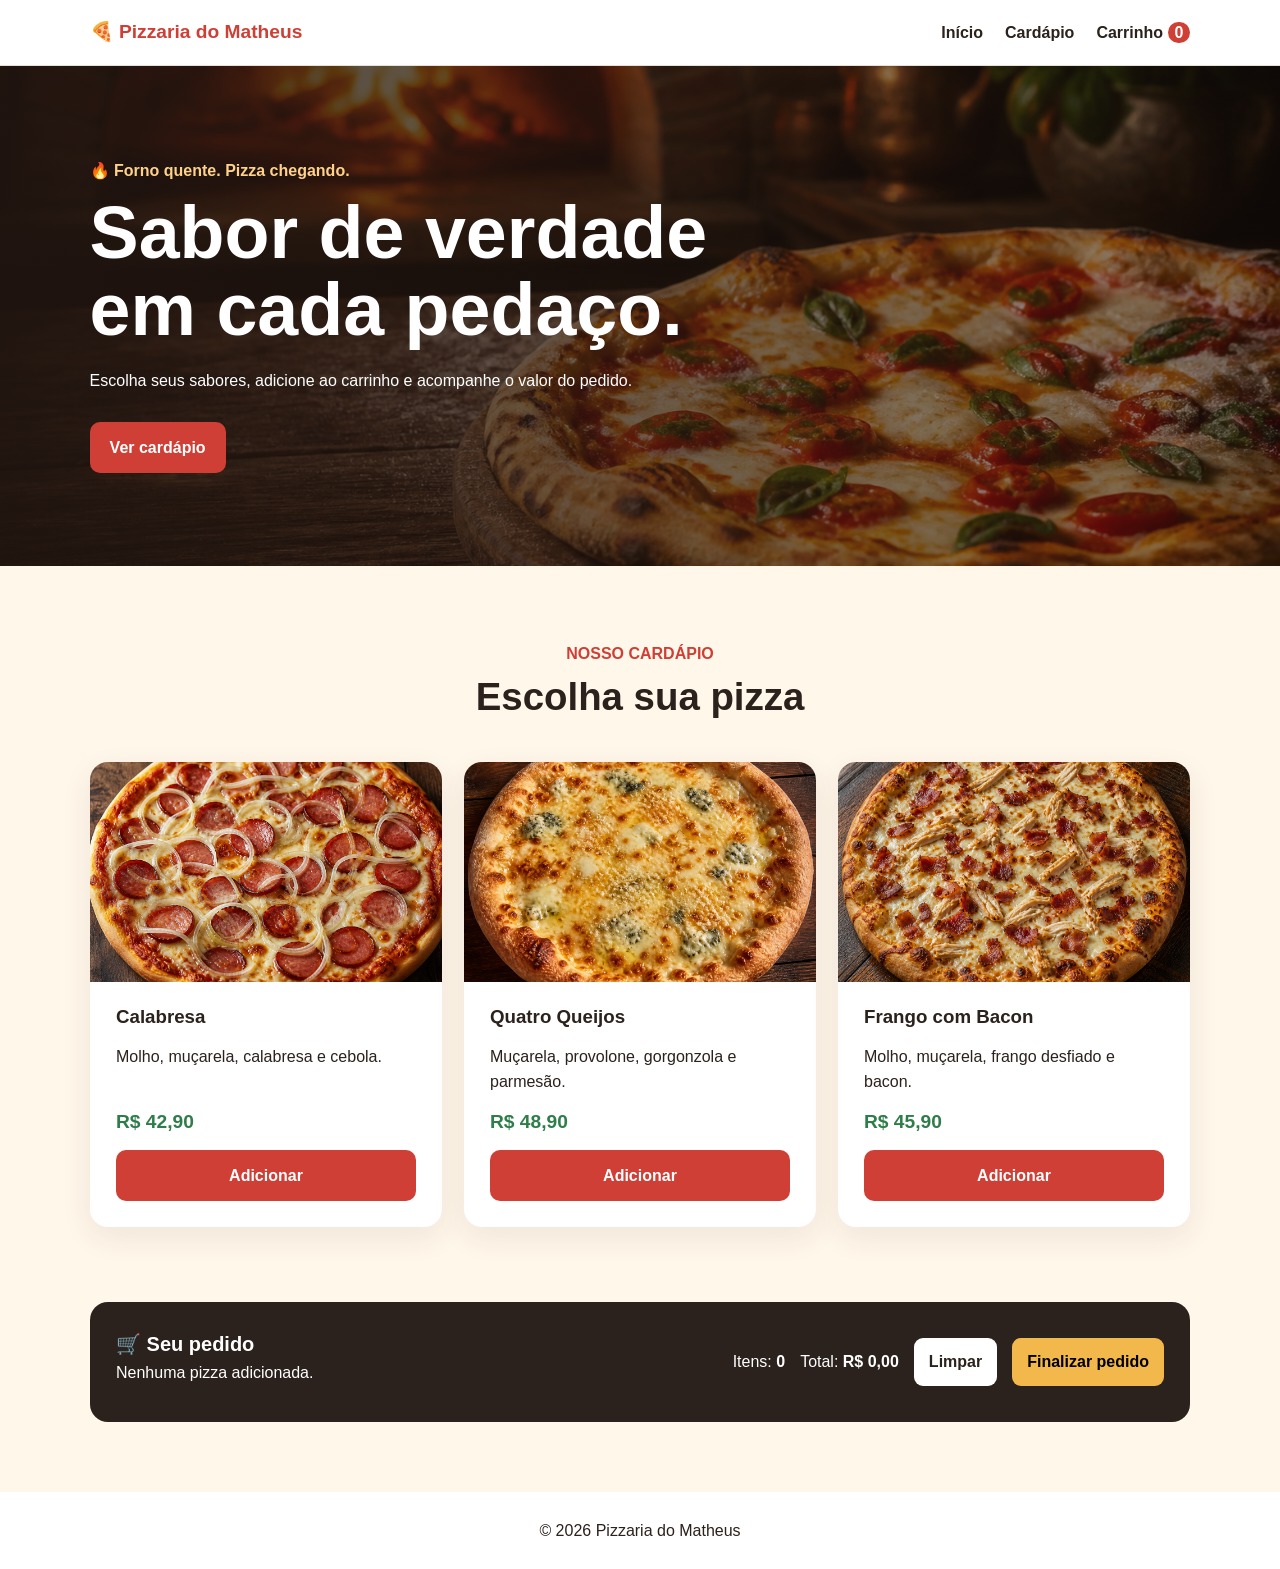
==== index.html @ f907e2d0 "Initial commit Created from https://vercel.com/new" ====
<!DOCTYPE html>
<html lang="pt-BR"><head><meta charset="UTF-8"><meta name="viewport" content="width=device-width,initial-scale=1"><title>Pizzaria do Matheus</title><link rel="stylesheet" href="style.css"></head>
<body><header class="cabecalho"><a class="logo" href="#inicio">🍕 Pizzaria do Matheus</a><nav class="menu"><a href="#inicio">Início</a><a href="#cardapio">Cardápio</a><a href="#carrinho">Carrinho <span id="contador-menu">0</span></a></nav></header>
<main><section id="inicio" class="hero"><div class="hero-conteudo"><p class="etiqueta">🔥 Forno quente. Pizza chegando.</p><h1>Sabor de verdade em cada pedaço.</h1><p>Escolha seus sabores, adicione ao carrinho e acompanhe o valor do pedido.</p><a class="botao-principal" href="#cardapio">Ver cardápio</a></div></section>
<section id="cardapio" class="secao-cardapio"><div class="titulo-secao"><p>Nosso cardápio</p><h2>Escolha sua pizza</h2></div><div class="grade-pizza">
<article class="pizza-card"><img class="pizza-imagem" src="imagens/calabresa.png" alt="Pizza de calabresa com cebola"><h3>Calabresa</h3><p>Molho, muçarela, calabresa e cebola.</p><strong>R$ 42,90</strong><button class="botao-adicionar" data-nome="Calabresa" data-preco="42.90">Adicionar</button></article>
<article class="pizza-card"><img class="pizza-imagem" src="imagens/quatro-queijos.png" alt="Pizza de quatro queijos"><h3>Quatro Queijos</h3><p>Muçarela, provolone, gorgonzola e parmesão.</p><strong>R$ 48,90</strong><button class="botao-adicionar" data-nome="Quatro Queijos" data-preco="48.90">Adicionar</button></article>
<article class="pizza-card"><img class="pizza-imagem" src="imagens/frango-bacon.png" alt="Pizza de frango com bacon"><h3>Frango com Bacon</h3><p>Molho, muçarela, frango desfiado e bacon.</p><strong>R$ 45,90</strong><button class="botao-adicionar" data-nome="Frango com Bacon" data-preco="45.90">Adicionar</button></article>
</div></section><section id="carrinho" class="carrinho"><div><p class="carrinho-titulo">🛒 Seu pedido</p><p id="resumo-carrinho">Nenhuma pizza adicionada.</p><ul id="lista-carrinho"></ul></div><div class="carrinho-valores"><span>Itens: <strong id="quantidade-itens">0</strong></span><span>Total: <strong id="total-pedido">R$ 0,00</strong></span><button id="limpar-carrinho">Limpar</button><button id="finalizar-pedido">Finalizar pedido</button></div></section></main>
<footer class="rodape">© <span id="ano-atual"></span> Pizzaria do Matheus</footer><div id="mensagem" class="mensagem"></div><script src="script.js"></script></body></html>
---- style.css ----
*{box-sizing:border-box;margin:0;padding:0}:root{--vermelho:#cf3f35;--escuro:#97271f;--creme:#fff7ea;--verde:#2f7d4a;--texto:#2b211d}html{scroll-behavior:smooth}body{font-family:Arial,sans-serif;background:var(--creme);color:var(--texto);line-height:1.6}a{text-decoration:none;color:inherit}button{font:inherit}.cabecalho{display:flex;justify-content:space-between;align-items:center;gap:20px;padding:17px 7%;background:#fff;border-bottom:1px solid #eadfd8;position:sticky;top:0;z-index:10}.logo{color:var(--vermelho);font-size:1.2rem;font-weight:bold}.menu{display:flex;gap:22px;font-weight:bold}.menu a:hover{color:var(--vermelho)}#contador-menu{background:var(--vermelho);color:#fff;border-radius:20px;padding:2px 7px}.hero{min-height:500px;display:flex;align-items:center;padding:70px 7%;background:linear-gradient(90deg,#231611df,#23161166),url('imagens/capa-pizzaria.png') center/cover;color:#fff}.hero-conteudo{max-width:680px}.etiqueta{color:#ffd28a;font-weight:bold}.hero h1{font-size:clamp(2.4rem,6vw,4.6rem);line-height:1.05;margin:10px 0 20px}.hero-conteudo>p:not(.etiqueta){margin-bottom:28px}.botao-principal,.botao-adicionar{display:inline-block;border:0;background:var(--vermelho);color:#fff;padding:13px 20px;border-radius:10px;cursor:pointer;font-weight:bold}.botao-principal:hover,.botao-adicionar:hover{background:var(--escuro)}.secao-cardapio{padding:75px 7%}.titulo-secao{text-align:center;margin-bottom:34px}.titulo-secao p{color:var(--vermelho);font-weight:bold;text-transform:uppercase}.titulo-secao h2{font-size:2.4rem}.grade-pizza{display:grid;grid-template-columns:repeat(3,1fr);gap:22px;max-width:1100px;margin:auto}.pizza-card{background:#fff;padding:26px;border-radius:18px;box-shadow:0 10px 30px #4a312417;display:flex;flex-direction:column;gap:12px}.pizza-imagem{width:calc(100% + 52px);height:220px;object-fit:cover;margin:-26px -26px 8px;border-radius:18px 18px 0 0}.pizza-card p{flex:1}.pizza-card strong{color:var(--verde);font-size:1.2rem}.botao-adicionar{width:100%}.carrinho{max-width:1100px;margin:0 auto 70px;padding:26px;background:var(--texto);color:#fff;border-radius:18px;display:flex;justify-content:space-between;gap:28px}.carrinho-titulo{font-size:1.25rem;font-weight:bold}#lista-carrinho{list-style:none;margin-top:10px}#lista-carrinho li{display:flex;justify-content:space-between;border-top:1px solid #ffffff33;padding-top:6px}.remover{border:0;background:transparent;color:#ffb2ac;cursor:pointer}.carrinho-valores{display:flex;align-items:center;gap:15px;flex-wrap:wrap}.carrinho-valores button{border:0;padding:11px 15px;border-radius:9px;cursor:pointer;font-weight:bold}#finalizar-pedido{background:#f2b84b}#limpar-carrinho{background:#fff;color:var(--texto)}.rodape{text-align:center;padding:26px;background:#fff}.mensagem{position:fixed;right:20px;bottom:20px;background:var(--verde);color:#fff;padding:12px 18px;border-radius:9px;opacity:0;transition:.2s}.mensagem.visivel{opacity:1}@media(max-width:800px){.grade-pizza{grid-template-columns:1fr}.carrinho{margin-inline:5%;flex-direction:column}}@media(max-width:550px){.cabecalho{align-items:flex-start;padding:14px 5%}.menu{gap:10px;flex-wrap:wrap;justify-content:flex-end;font-size:.85rem}.hero{padding-inline:6%}}
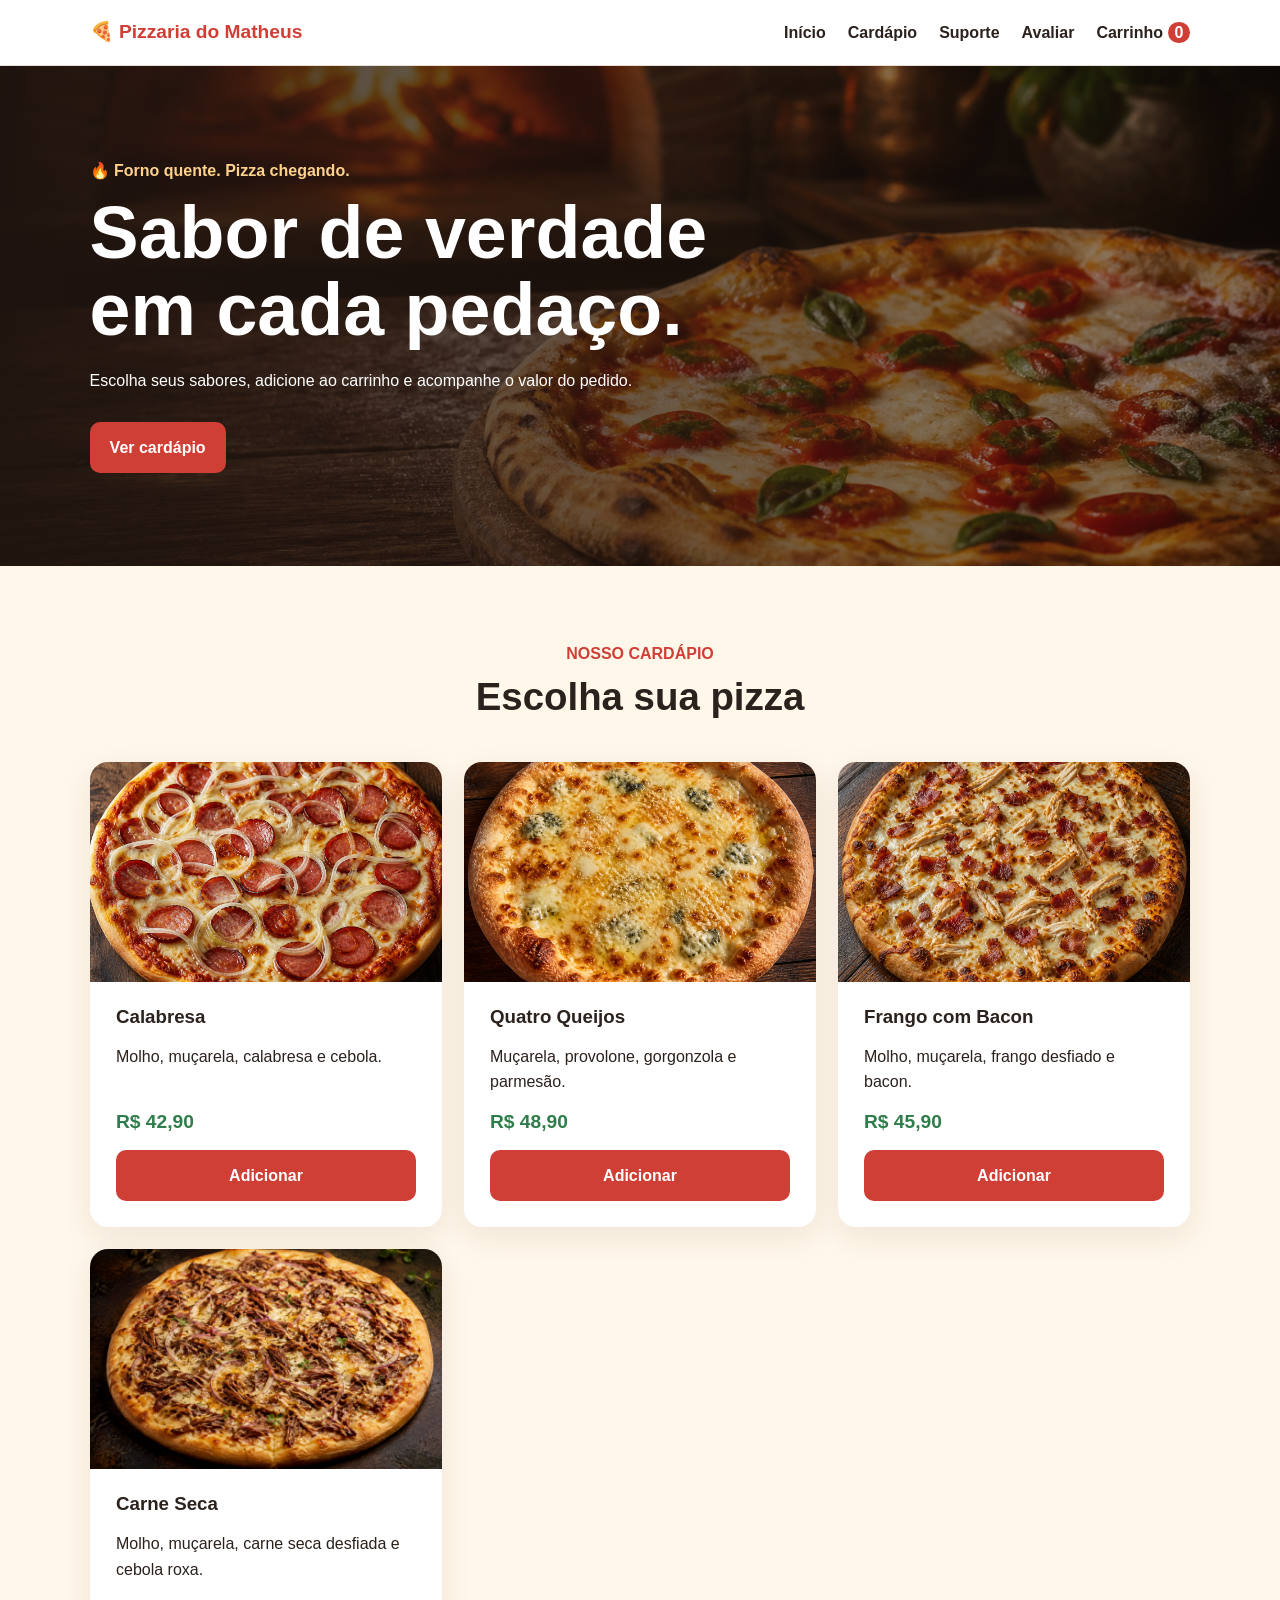
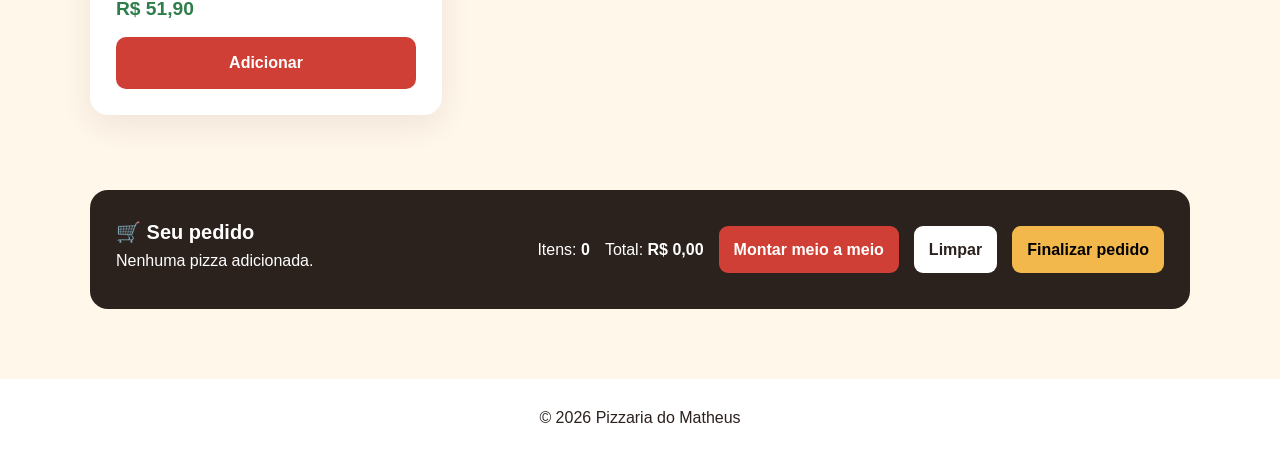
==== commit bedefdc6: "feat: atualiza páginas e recursos da pizzaria" ====
--- a/index.html
+++ b/index.html
@@ -1,10 +1,128 @@
-<!DOCTYPE html>
-<html lang="pt-BR"><head><meta charset="UTF-8"><meta name="viewport" content="width=device-width,initial-scale=1"><title>Pizzaria do Matheus</title><link rel="stylesheet" href="style.css"></head>
-<body><header class="cabecalho"><a class="logo" href="#inicio">🍕 Pizzaria do Matheus</a><nav class="menu"><a href="#inicio">Início</a><a href="#cardapio">Cardápio</a><a href="#carrinho">Carrinho <span id="contador-menu">0</span></a></nav></header>
-<main><section id="inicio" class="hero"><div class="hero-conteudo"><p class="etiqueta">🔥 Forno quente. Pizza chegando.</p><h1>Sabor de verdade em cada pedaço.</h1><p>Escolha seus sabores, adicione ao carrinho e acompanhe o valor do pedido.</p><a class="botao-principal" href="#cardapio">Ver cardápio</a></div></section>
-<section id="cardapio" class="secao-cardapio"><div class="titulo-secao"><p>Nosso cardápio</p><h2>Escolha sua pizza</h2></div><div class="grade-pizza">
-<article class="pizza-card"><img class="pizza-imagem" src="imagens/calabresa.png" alt="Pizza de calabresa com cebola"><h3>Calabresa</h3><p>Molho, muçarela, calabresa e cebola.</p><strong>R$ 42,90</strong><button class="botao-adicionar" data-nome="Calabresa" data-preco="42.90">Adicionar</button></article>
-<article class="pizza-card"><img class="pizza-imagem" src="imagens/quatro-queijos.png" alt="Pizza de quatro queijos"><h3>Quatro Queijos</h3><p>Muçarela, provolone, gorgonzola e parmesão.</p><strong>R$ 48,90</strong><button class="botao-adicionar" data-nome="Quatro Queijos" data-preco="48.90">Adicionar</button></article>
-<article class="pizza-card"><img class="pizza-imagem" src="imagens/frango-bacon.png" alt="Pizza de frango com bacon"><h3>Frango com Bacon</h3><p>Molho, muçarela, frango desfiado e bacon.</p><strong>R$ 45,90</strong><button class="botao-adicionar" data-nome="Frango com Bacon" data-preco="45.90">Adicionar</button></article>
-</div></section><section id="carrinho" class="carrinho"><div><p class="carrinho-titulo">🛒 Seu pedido</p><p id="resumo-carrinho">Nenhuma pizza adicionada.</p><ul id="lista-carrinho"></ul></div><div class="carrinho-valores"><span>Itens: <strong id="quantidade-itens">0</strong></span><span>Total: <strong id="total-pedido">R$ 0,00</strong></span><button id="limpar-carrinho">Limpar</button><button id="finalizar-pedido">Finalizar pedido</button></div></section></main>
-<footer class="rodape">© <span id="ano-atual"></span> Pizzaria do Matheus</footer><div id="mensagem" class="mensagem"></div><script src="script.js"></script></body></html>
+<!doctype html>
+<html lang="pt-BR">
+  <head>
+    <meta charset="UTF-8" />
+    <meta name="viewport" content="width=device-width,initial-scale=1" />
+    <title>Pizzaria do Matheus</title>
+    <link rel="stylesheet" href="style.css" />
+  </head>
+  <body>
+    <header class="cabecalho">
+      <a class="logo" href="#inicio">🍕 Pizzaria do Matheus</a>
+      <nav class="menu">
+        <a href="#inicio">Início</a><a href="#cardapio">Cardápio</a
+        ><a href="suporte.html">Suporte</a><a href="avaliacao.html">Avaliar</a
+        ><a href="#carrinho">Carrinho <span id="contador-menu">0</span></a>
+      </nav>
+    </header>
+    <main>
+      <section id="inicio" class="hero">
+        <div class="hero-conteudo">
+          <p class="etiqueta">🔥 Forno quente. Pizza chegando.</p>
+          <h1>Sabor de verdade em cada pedaço.</h1>
+          <p>
+            Escolha seus sabores, adicione ao carrinho e acompanhe o valor do
+            pedido.
+          </p>
+          <a class="botao-principal" href="#cardapio">Ver cardápio</a>
+        </div>
+      </section>
+      <section id="cardapio" class="secao-cardapio">
+        <div class="titulo-secao">
+          <p>Nosso cardápio</p>
+          <h2>Escolha sua pizza</h2>
+        </div>
+        <div class="grade-pizza">
+          <article class="pizza-card">
+            <img
+              class="pizza-imagem"
+              src="imagens/calabresa.png"
+              alt="Pizza de calabresa"
+            />
+            <h3>Calabresa</h3>
+            <p>Molho, muçarela, calabresa e cebola.</p>
+            <strong>R$ 42,90</strong
+            ><button
+              class="botao-adicionar"
+              data-nome="Calabresa"
+              data-preco="42.90"
+            >
+              Adicionar
+            </button>
+          </article>
+          <article class="pizza-card">
+            <img
+              class="pizza-imagem"
+              src="imagens/quatro-queijos.png"
+              alt="Pizza de quatro queijos"
+            />
+            <h3>Quatro Queijos</h3>
+            <p>Muçarela, provolone, gorgonzola e parmesão.</p>
+            <strong>R$ 48,90</strong
+            ><button
+              class="botao-adicionar"
+              data-nome="Quatro Queijos"
+              data-preco="48.90"
+            >
+              Adicionar
+            </button>
+          </article>
+          <article class="pizza-card">
+            <img
+              class="pizza-imagem"
+              src="imagens/frango-bacon.png"
+              alt="Pizza de frango com bacon"
+            />
+            <h3>Frango com Bacon</h3>
+            <p>Molho, muçarela, frango desfiado e bacon.</p>
+            <strong>R$ 45,90</strong
+            ><button
+              class="botao-adicionar"
+              data-nome="Frango com Bacon"
+              data-preco="45.90"
+            >
+              Adicionar
+            </button>
+          </article>
+          <article class="pizza-card">
+            <img
+              class="pizza-imagem"
+              src="imagens/carne-seca.png"
+              alt="Pizza de carne seca"
+            />
+            <h3>Carne Seca</h3>
+            <p>Molho, muçarela, carne seca desfiada e cebola roxa.</p>
+            <strong>R$ 51,90</strong
+            ><button
+              class="botao-adicionar"
+              data-nome="Carne Seca"
+              data-preco="51.90"
+            >
+              Adicionar
+            </button>
+          </article>
+        </div>
+      </section>
+      <section id="carrinho" class="carrinho">
+        <div>
+          <p class="carrinho-titulo">🛒 Seu pedido</p>
+          <p id="resumo-carrinho">Nenhuma pizza adicionada.</p>
+          <ul id="lista-carrinho"></ul>
+        </div>
+        <div class="carrinho-valores">
+          <span>Itens: <strong id="quantidade-itens">0</strong></span
+          ><span>Total: <strong id="total-pedido">R$ 0,00</strong></span
+          ><a class="botao-meio-carrinho" href="meio-a-meio.html"
+            >Montar meio a meio</a
+          ><button id="limpar-carrinho">Limpar</button
+          ><button id="finalizar-pedido">Finalizar pedido</button>
+        </div>
+      </section>
+    </main>
+    <footer class="rodape">
+      © <span id="ano-atual"></span> Pizzaria do Matheus
+    </footer>
+    <div id="mensagem" class="mensagem" role="status" aria-live="polite"></div>
+    <script src="script.js"></script>
+  </body>
+</html>
--- a/style.css
+++ b/style.css
@@ -1 +1,313 @@
-*{box-sizing:border-box;margin:0;padding:0}:root{--vermelho:#cf3f35;--escuro:#97271f;--creme:#fff7ea;--verde:#2f7d4a;--texto:#2b211d}html{scroll-behavior:smooth}body{font-family:Arial,sans-serif;background:var(--creme);color:var(--texto);line-height:1.6}a{text-decoration:none;color:inherit}button{font:inherit}.cabecalho{display:flex;justify-content:space-between;align-items:center;gap:20px;padding:17px 7%;background:#fff;border-bottom:1px solid #eadfd8;position:sticky;top:0;z-index:10}.logo{color:var(--vermelho);font-size:1.2rem;font-weight:bold}.menu{display:flex;gap:22px;font-weight:bold}.menu a:hover{color:var(--vermelho)}#contador-menu{background:var(--vermelho);color:#fff;border-radius:20px;padding:2px 7px}.hero{min-height:500px;display:flex;align-items:center;padding:70px 7%;background:linear-gradient(90deg,#231611df,#23161166),url('imagens/capa-pizzaria.png') center/cover;color:#fff}.hero-conteudo{max-width:680px}.etiqueta{color:#ffd28a;font-weight:bold}.hero h1{font-size:clamp(2.4rem,6vw,4.6rem);line-height:1.05;margin:10px 0 20px}.hero-conteudo>p:not(.etiqueta){margin-bottom:28px}.botao-principal,.botao-adicionar{display:inline-block;border:0;background:var(--vermelho);color:#fff;padding:13px 20px;border-radius:10px;cursor:pointer;font-weight:bold}.botao-principal:hover,.botao-adicionar:hover{background:var(--escuro)}.secao-cardapio{padding:75px 7%}.titulo-secao{text-align:center;margin-bottom:34px}.titulo-secao p{color:var(--vermelho);font-weight:bold;text-transform:uppercase}.titulo-secao h2{font-size:2.4rem}.grade-pizza{display:grid;grid-template-columns:repeat(3,1fr);gap:22px;max-width:1100px;margin:auto}.pizza-card{background:#fff;padding:26px;border-radius:18px;box-shadow:0 10px 30px #4a312417;display:flex;flex-direction:column;gap:12px}.pizza-imagem{width:calc(100% + 52px);height:220px;object-fit:cover;margin:-26px -26px 8px;border-radius:18px 18px 0 0}.pizza-card p{flex:1}.pizza-card strong{color:var(--verde);font-size:1.2rem}.botao-adicionar{width:100%}.carrinho{max-width:1100px;margin:0 auto 70px;padding:26px;background:var(--texto);color:#fff;border-radius:18px;display:flex;justify-content:space-between;gap:28px}.carrinho-titulo{font-size:1.25rem;font-weight:bold}#lista-carrinho{list-style:none;margin-top:10px}#lista-carrinho li{display:flex;justify-content:space-between;border-top:1px solid #ffffff33;padding-top:6px}.remover{border:0;background:transparent;color:#ffb2ac;cursor:pointer}.carrinho-valores{display:flex;align-items:center;gap:15px;flex-wrap:wrap}.carrinho-valores button{border:0;padding:11px 15px;border-radius:9px;cursor:pointer;font-weight:bold}#finalizar-pedido{background:#f2b84b}#limpar-carrinho{background:#fff;color:var(--texto)}.rodape{text-align:center;padding:26px;background:#fff}.mensagem{position:fixed;right:20px;bottom:20px;background:var(--verde);color:#fff;padding:12px 18px;border-radius:9px;opacity:0;transition:.2s}.mensagem.visivel{opacity:1}@media(max-width:800px){.grade-pizza{grid-template-columns:1fr}.carrinho{margin-inline:5%;flex-direction:column}}@media(max-width:550px){.cabecalho{align-items:flex-start;padding:14px 5%}.menu{gap:10px;flex-wrap:wrap;justify-content:flex-end;font-size:.85rem}.hero{padding-inline:6%}}
+* {
+  box-sizing: border-box;
+  margin: 0;
+  padding: 0;
+}
+:root {
+  --vermelho: #cf3f35;
+  --escuro: #97271f;
+  --creme: #fff7ea;
+  --verde: #2f7d4a;
+  --texto: #2b211d;
+}
+html {
+  scroll-behavior: smooth;
+}
+body {
+  font-family: Arial, sans-serif;
+  background: var(--creme);
+  color: var(--texto);
+  line-height: 1.6;
+}
+a {
+  text-decoration: none;
+  color: inherit;
+}
+button {
+  font: inherit;
+}
+.cabecalho {
+  display: flex;
+  justify-content: space-between;
+  align-items: center;
+  gap: 20px;
+  padding: 17px 7%;
+  background: #fff;
+  border-bottom: 1px solid #eadfd8;
+  position: sticky;
+  top: 0;
+  z-index: 10;
+}
+.logo {
+  color: var(--vermelho);
+  font-size: 1.2rem;
+  font-weight: bold;
+}
+.menu {
+  display: flex;
+  gap: 22px;
+  font-weight: bold;
+}
+.menu a:hover {
+  color: var(--vermelho);
+}
+#contador-menu {
+  background: var(--vermelho);
+  color: #fff;
+  border-radius: 20px;
+  padding: 2px 7px;
+}
+.hero {
+  min-height: 500px;
+  display: flex;
+  align-items: center;
+  padding: 70px 7%;
+  background:
+    linear-gradient(90deg, #231611df, #23161166),
+    url("imagens/capa-pizzaria.png") center/cover;
+  color: #fff;
+}
+.hero-conteudo {
+  max-width: 680px;
+}
+.etiqueta {
+  color: #ffd28a;
+  font-weight: bold;
+}
+.hero h1 {
+  font-size: clamp(2.4rem, 6vw, 4.6rem);
+  line-height: 1.05;
+  margin: 10px 0 20px;
+}
+.hero-conteudo > p:not(.etiqueta) {
+  margin-bottom: 28px;
+}
+.botao-principal,
+.botao-adicionar {
+  display: inline-block;
+  border: 0;
+  background: var(--vermelho);
+  color: #fff;
+  padding: 13px 20px;
+  border-radius: 10px;
+  cursor: pointer;
+  font-weight: bold;
+}
+.botao-principal:hover,
+.botao-adicionar:hover {
+  background: var(--escuro);
+}
+.secao-cardapio {
+  padding: 75px 7%;
+}
+.titulo-secao {
+  text-align: center;
+  margin-bottom: 34px;
+}
+.titulo-secao p {
+  color: var(--vermelho);
+  font-weight: bold;
+  text-transform: uppercase;
+}
+.titulo-secao h2 {
+  font-size: 2.4rem;
+}
+.grade-pizza {
+  display: grid;
+  grid-template-columns: repeat(3, 1fr);
+  gap: 22px;
+  max-width: 1100px;
+  margin: auto;
+}
+.pizza-card {
+  background: #fff;
+  padding: 26px;
+  border-radius: 18px;
+  box-shadow: 0 10px 30px #4a312417;
+  display: flex;
+  flex-direction: column;
+  gap: 12px;
+}
+.pizza-imagem {
+  width: calc(100% + 52px);
+  height: 220px;
+  object-fit: cover;
+  margin: -26px -26px 8px;
+  border-radius: 18px 18px 0 0;
+}
+.pizza-card p {
+  flex: 1;
+}
+.pizza-card strong {
+  color: var(--verde);
+  font-size: 1.2rem;
+}
+.botao-adicionar {
+  width: 100%;
+}
+.carrinho {
+  max-width: 1100px;
+  margin: 0 auto 70px;
+  padding: 26px;
+  background: var(--texto);
+  color: #fff;
+  border-radius: 18px;
+  display: flex;
+  justify-content: space-between;
+  gap: 28px;
+}
+.carrinho-titulo {
+  font-size: 1.25rem;
+  font-weight: bold;
+}
+#lista-carrinho {
+  list-style: none;
+  margin-top: 10px;
+}
+#lista-carrinho li {
+  display: flex;
+  justify-content: space-between;
+  border-top: 1px solid #ffffff33;
+  padding-top: 6px;
+}
+.remover {
+  border: 0;
+  background: transparent;
+  color: #ffb2ac;
+  cursor: pointer;
+}
+.carrinho-valores {
+  display: flex;
+  align-items: center;
+  gap: 15px;
+  flex-wrap: wrap;
+}
+.carrinho-valores button {
+  border: 0;
+  padding: 11px 15px;
+  border-radius: 9px;
+  cursor: pointer;
+  font-weight: bold;
+}
+.botao-meio-carrinho {
+  padding: 11px 15px;
+  border-radius: 9px;
+  color: #fff;
+  background: var(--vermelho);
+  font-weight: bold;
+}
+.botao-meio-carrinho:hover {
+  background: var(--escuro);
+}
+#finalizar-pedido {
+  background: #f2b84b;
+}
+#limpar-carrinho {
+  background: #fff;
+  color: var(--texto);
+}
+.rodape {
+  text-align: center;
+  padding: 26px;
+  background: #fff;
+}
+.mensagem {
+  position: fixed;
+  right: 20px;
+  bottom: 20px;
+  background: var(--verde);
+  color: #fff;
+  padding: 12px 18px;
+  border-radius: 9px;
+  opacity: 0;
+  transition: 0.2s;
+}
+.mensagem.visivel {
+  opacity: 1;
+}
+@media (max-width: 800px) {
+  .grade-pizza {
+    grid-template-columns: 1fr;
+  }
+  .carrinho {
+    margin-inline: 5%;
+    flex-direction: column;
+  }
+}
+@media (max-width: 550px) {
+  .cabecalho {
+    align-items: flex-start;
+    padding: 14px 5%;
+  }
+  .menu {
+    gap: 10px;
+    flex-wrap: wrap;
+    justify-content: flex-end;
+    font-size: 0.85rem;
+  }
+  .hero {
+    padding-inline: 6%;
+  }
+}
+
+.secao-meio-a-meio {
+  padding: 0 7% 75px;
+}
+.montador {
+  max-width: 760px;
+  margin: auto;
+  background: #fff;
+  padding: 30px;
+  border-radius: 18px;
+  box-shadow: 0 10px 30px #4a312417;
+  text-align: center;
+}
+.campos-sabores {
+  display: grid;
+  grid-template-columns: 1fr auto 1fr;
+  align-items: end;
+  gap: 18px;
+  margin: 24px 0;
+}
+.campos-sabores label {
+  display: flex;
+  flex-direction: column;
+  gap: 7px;
+  text-align: left;
+  font-weight: bold;
+}
+.campos-sabores select {
+  width: 100%;
+  padding: 12px;
+  border: 1px solid #d8c9bf;
+  border-radius: 9px;
+  background: #fff;
+  color: var(--texto);
+}
+.mais-sabores {
+  font-size: 1.8rem;
+  color: var(--vermelho);
+  font-weight: bold;
+  padding-bottom: 5px;
+}
+.preco-meio-a-meio {
+  margin-bottom: 17px;
+}
+.preco-meio-a-meio strong {
+  color: var(--verde);
+  font-size: 1.2rem;
+}
+#adicionar-meio-a-meio {
+  width: auto;
+}
+@media (max-width: 800px) {
+  .campos-sabores {
+    grid-template-columns: 1fr;
+  }
+  .mais-sabores {
+    padding: 0;
+  }
+  .secao-meio-a-meio {
+    padding-inline: 5%;
+  }
+}
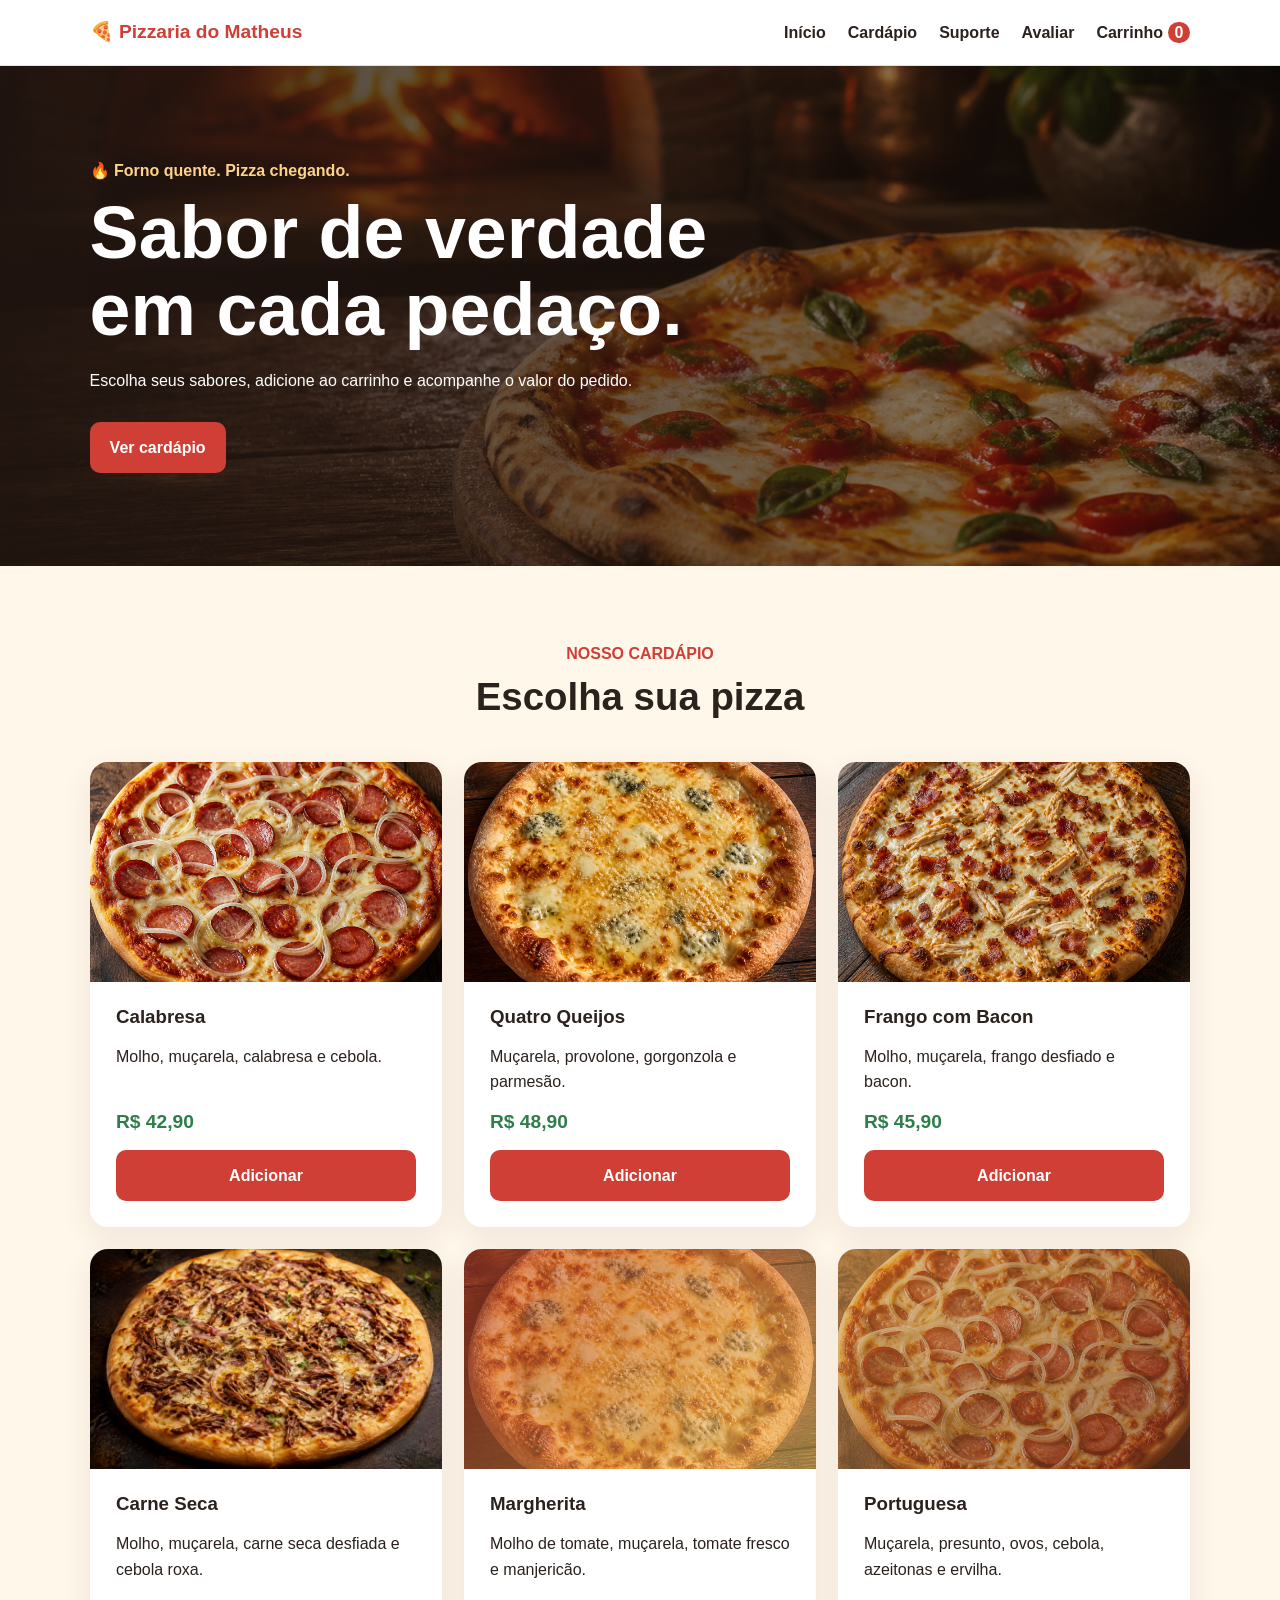
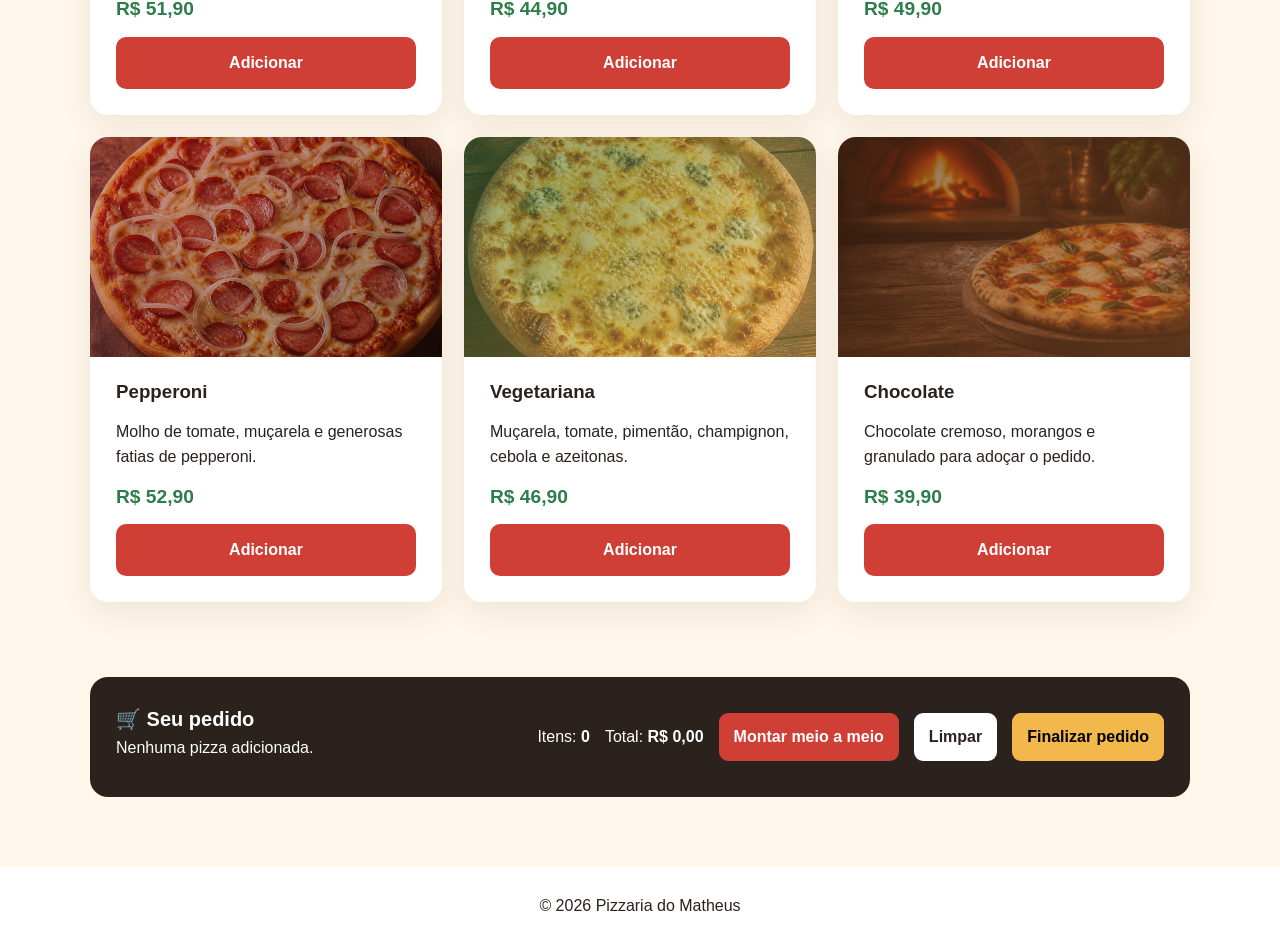
==== commit 967a2062: "feat: adiciona novos sabores de pizza" ====
--- a/index.html
+++ b/index.html
@@ -101,6 +101,51 @@
               Adicionar
             </button>
           </article>
+          <article class="pizza-card">
+            <div class="pizza-imagem pizza-sabor margherita" role="img" aria-label="Pizza Margherita"></div>
+            <h3>Margherita</h3>
+            <p>Molho de tomate, mu&ccedil;arela, tomate fresco e manjeric&atilde;o.</p>
+            <strong>R$ 44,90</strong
+            ><button class="botao-adicionar" data-nome="Margherita" data-preco="44.90">
+              Adicionar
+            </button>
+          </article>
+          <article class="pizza-card">
+            <div class="pizza-imagem pizza-sabor portuguesa" role="img" aria-label="Pizza Portuguesa"></div>
+            <h3>Portuguesa</h3>
+            <p>Mu&ccedil;arela, presunto, ovos, cebola, azeitonas e ervilha.</p>
+            <strong>R$ 49,90</strong
+            ><button class="botao-adicionar" data-nome="Portuguesa" data-preco="49.90">
+              Adicionar
+            </button>
+          </article>
+          <article class="pizza-card">
+            <div class="pizza-imagem pizza-sabor pepperoni" role="img" aria-label="Pizza de Pepperoni"></div>
+            <h3>Pepperoni</h3>
+            <p>Molho de tomate, mu&ccedil;arela e generosas fatias de pepperoni.</p>
+            <strong>R$ 52,90</strong
+            ><button class="botao-adicionar" data-nome="Pepperoni" data-preco="52.90">
+              Adicionar
+            </button>
+          </article>
+          <article class="pizza-card">
+            <div class="pizza-imagem pizza-sabor vegetariana" role="img" aria-label="Pizza Vegetariana"></div>
+            <h3>Vegetariana</h3>
+            <p>Mu&ccedil;arela, tomate, piment&atilde;o, champignon, cebola e azeitonas.</p>
+            <strong>R$ 46,90</strong
+            ><button class="botao-adicionar" data-nome="Vegetariana" data-preco="46.90">
+              Adicionar
+            </button>
+          </article>
+          <article class="pizza-card">
+            <div class="pizza-imagem pizza-sabor chocolate" role="img" aria-label="Pizza de Chocolate"></div>
+            <h3>Chocolate</h3>
+            <p>Chocolate cremoso, morangos e granulado para ado&ccedil;ar o pedido.</p>
+            <strong>R$ 39,90</strong
+            ><button class="botao-adicionar" data-nome="Chocolate" data-preco="39.90">
+              Adicionar
+            </button>
+          </article>
         </div>
       </section>
       <section id="carrinho" class="carrinho">
--- a/style.css
+++ b/style.css
@@ -135,6 +135,24 @@
   margin: -26px -26px 8px;
   border-radius: 18px 18px 0 0;
 }
+.pizza-sabor {
+  background: center/cover no-repeat;
+}
+.margherita {
+  background-image: linear-gradient(135deg, #bc3d2d88, #f6cf6688), url("imagens/quatro-queijos.png");
+}
+.portuguesa {
+  background-image: linear-gradient(135deg, #c98b3688, #7b402688), url("imagens/calabresa.png");
+}
+.pepperoni {
+  background-image: linear-gradient(135deg, #9b1d1d77, #2d120c66), url("imagens/calabresa.png");
+}
+.vegetariana {
+  background-image: linear-gradient(135deg, #34723f88, #f0c65c77), url("imagens/quatro-queijos.png");
+}
+.chocolate {
+  background-image: linear-gradient(135deg, #4a2514aa, #bd6f3c77), url("imagens/capa-pizzaria.png");
+}
 .pizza-card p {
   flex: 1;
 }
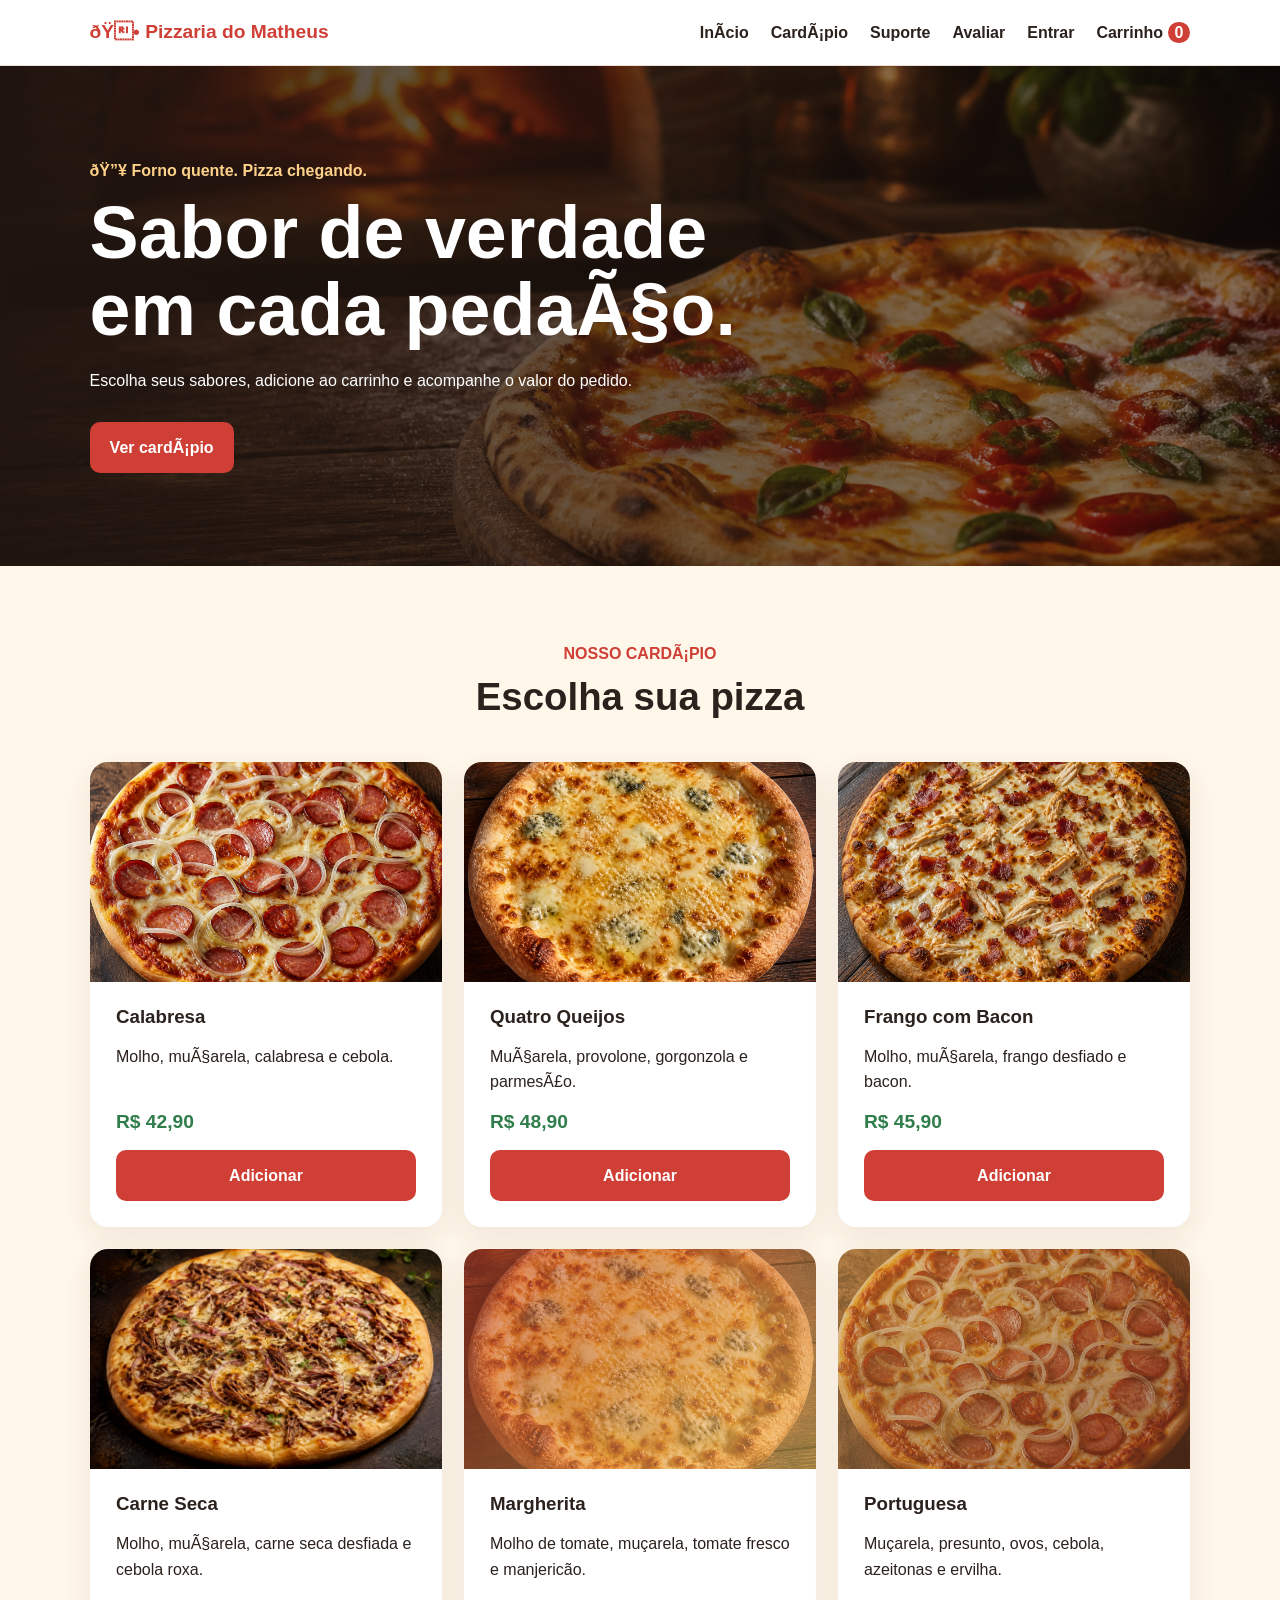
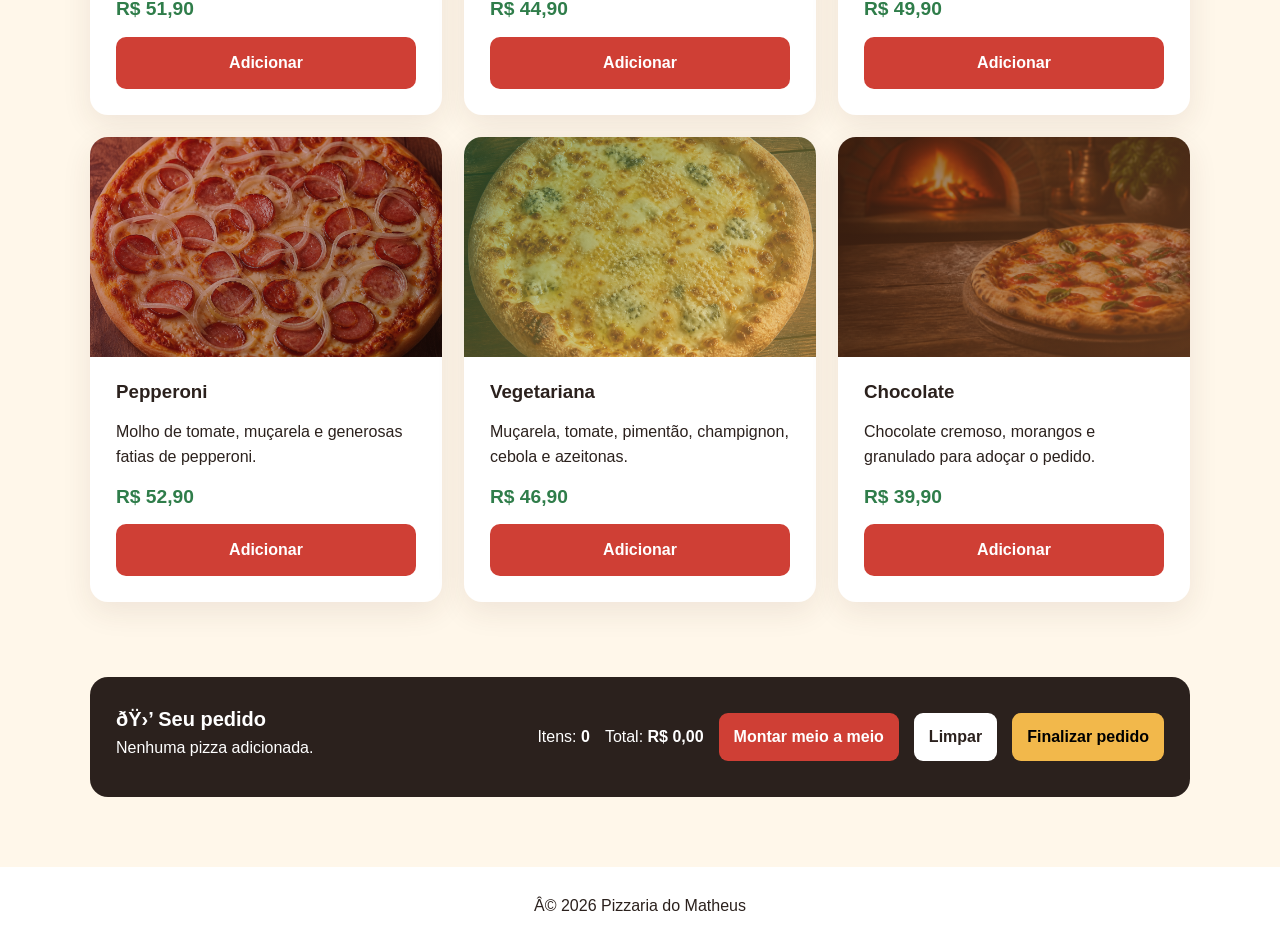
==== commit 42f8386e: "feat: adiciona login e banco de pedidos" ====
--- a/index.html
+++ b/index.html
@@ -8,28 +8,28 @@
   </head>
   <body>
     <header class="cabecalho">
-      <a class="logo" href="#inicio">🍕 Pizzaria do Matheus</a>
+      <a class="logo" href="#inicio">ðŸ• Pizzaria do Matheus</a>
       <nav class="menu">
-        <a href="#inicio">Início</a><a href="#cardapio">Cardápio</a
-        ><a href="suporte.html">Suporte</a><a href="avaliacao.html">Avaliar</a
+        <a href="#inicio">InÃ­cio</a><a href="#cardapio">CardÃ¡pio</a
+        ><a href="suporte.html">Suporte</a><a href="avaliacao.html">Avaliar</a><a href="login.html">Entrar</a
         ><a href="#carrinho">Carrinho <span id="contador-menu">0</span></a>
       </nav>
     </header>
     <main>
       <section id="inicio" class="hero">
         <div class="hero-conteudo">
-          <p class="etiqueta">🔥 Forno quente. Pizza chegando.</p>
-          <h1>Sabor de verdade em cada pedaço.</h1>
+          <p class="etiqueta">ðŸ”¥ Forno quente. Pizza chegando.</p>
+          <h1>Sabor de verdade em cada pedaÃ§o.</h1>
           <p>
             Escolha seus sabores, adicione ao carrinho e acompanhe o valor do
             pedido.
           </p>
-          <a class="botao-principal" href="#cardapio">Ver cardápio</a>
+          <a class="botao-principal" href="#cardapio">Ver cardÃ¡pio</a>
         </div>
       </section>
       <section id="cardapio" class="secao-cardapio">
         <div class="titulo-secao">
-          <p>Nosso cardápio</p>
+          <p>Nosso cardÃ¡pio</p>
           <h2>Escolha sua pizza</h2>
         </div>
         <div class="grade-pizza">
@@ -40,7 +40,7 @@
               alt="Pizza de calabresa"
             />
             <h3>Calabresa</h3>
-            <p>Molho, muçarela, calabresa e cebola.</p>
+            <p>Molho, muÃ§arela, calabresa e cebola.</p>
             <strong>R$ 42,90</strong
             ><button
               class="botao-adicionar"
@@ -57,7 +57,7 @@
               alt="Pizza de quatro queijos"
             />
             <h3>Quatro Queijos</h3>
-            <p>Muçarela, provolone, gorgonzola e parmesão.</p>
+            <p>MuÃ§arela, provolone, gorgonzola e parmesÃ£o.</p>
             <strong>R$ 48,90</strong
             ><button
               class="botao-adicionar"
@@ -74,7 +74,7 @@
               alt="Pizza de frango com bacon"
             />
             <h3>Frango com Bacon</h3>
-            <p>Molho, muçarela, frango desfiado e bacon.</p>
+            <p>Molho, muÃ§arela, frango desfiado e bacon.</p>
             <strong>R$ 45,90</strong
             ><button
               class="botao-adicionar"
@@ -91,7 +91,7 @@
               alt="Pizza de carne seca"
             />
             <h3>Carne Seca</h3>
-            <p>Molho, muçarela, carne seca desfiada e cebola roxa.</p>
+            <p>Molho, muÃ§arela, carne seca desfiada e cebola roxa.</p>
             <strong>R$ 51,90</strong
             ><button
               class="botao-adicionar"
@@ -150,7 +150,7 @@
       </section>
       <section id="carrinho" class="carrinho">
         <div>
-          <p class="carrinho-titulo">🛒 Seu pedido</p>
+          <p class="carrinho-titulo">ðŸ›’ Seu pedido</p>
           <p id="resumo-carrinho">Nenhuma pizza adicionada.</p>
           <ul id="lista-carrinho"></ul>
         </div>
@@ -165,9 +165,9 @@
       </section>
     </main>
     <footer class="rodape">
-      © <span id="ano-atual"></span> Pizzaria do Matheus
+      Â© <span id="ano-atual"></span> Pizzaria do Matheus
     </footer>
     <div id="mensagem" class="mensagem" role="status" aria-live="polite"></div>
-    <script src="script.js"></script>
+    <script src="script.js"></script><script src="api-pedidos.js"></script>
   </body>
 </html>
